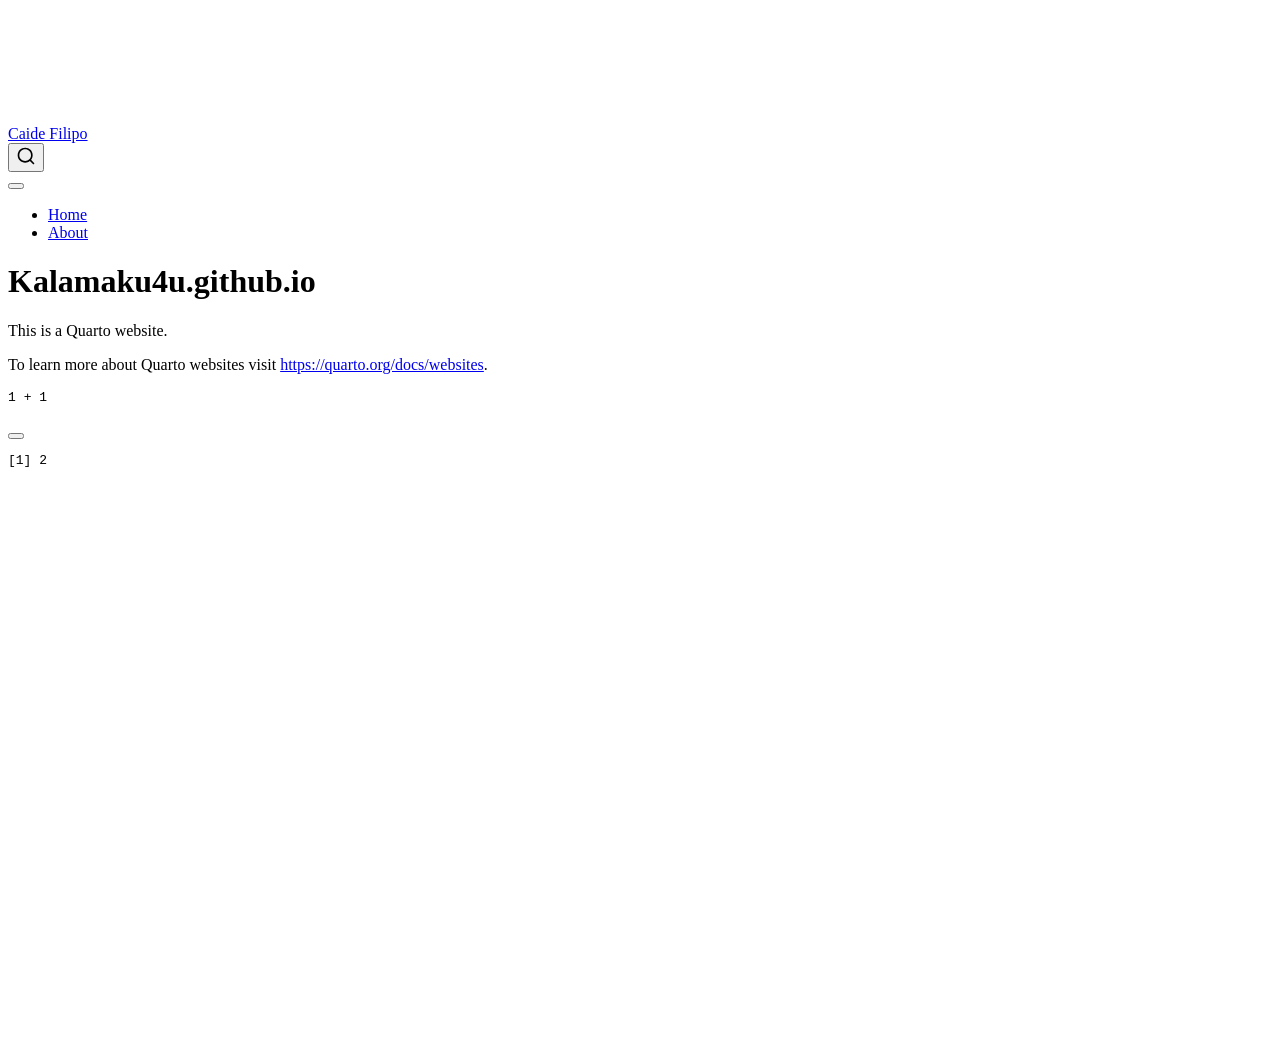
==== docs/index.html @ b0f58761 "Initial commit" ====
<!DOCTYPE html>
<html xmlns="http://www.w3.org/1999/xhtml" lang="en" xml:lang="en"><head>

<meta charset="utf-8">
<meta name="generator" content="quarto-1.9.38">

<meta name="viewport" content="width=device-width, initial-scale=1.0, user-scalable=yes">


<title>Kalamaku4u.github.io – Caide Filipo</title>
<style>
/* Default styles provided by pandoc.
** See https://pandoc.org/MANUAL.html#variables-for-html for config info.
*/
code{white-space: pre-wrap;}
span.smallcaps{font-variant: small-caps;}
div.columns{display: flex; gap: min(4vw, 1.5em);}
div.column{flex: auto; overflow-x: auto;}
div.hanging-indent{margin-left: 1.5em; text-indent: -1.5em;}
ul.task-list{list-style: none;}
ul.task-list li input[type="checkbox"] {
  width: 0.8em;
  margin: 0 0.8em 0.2em -1em; /* quarto-specific, see https://github.com/quarto-dev/quarto-cli/issues/4556 */ 
  vertical-align: middle;
}
/* CSS for syntax highlighting */
html { -webkit-text-size-adjust: 100%; }
pre > code.sourceCode { white-space: pre; position: relative; }
pre > code.sourceCode > span { display: inline-block; line-height: 1.25; }
pre > code.sourceCode > span:empty { height: 1.2em; }
.sourceCode { overflow: visible; }
code.sourceCode > span { color: inherit; text-decoration: inherit; }
div.sourceCode { margin: 1em 0; }
pre.sourceCode { margin: 0; }
@media screen {
div.sourceCode { overflow: auto; }
}
@media print {
pre > code.sourceCode { white-space: pre-wrap; }
pre > code.sourceCode > span { text-indent: -5em; padding-left: 5em; }
}
pre.numberSource code
  { counter-reset: source-line 0; }
pre.numberSource code > span
  { position: relative; left: -4em; counter-increment: source-line; }
pre.numberSource code > span > a:first-child::before
  { content: counter(source-line);
    position: relative; left: -1em; text-align: right; vertical-align: baseline;
    border: none; display: inline-block;
    -webkit-touch-callout: none; -webkit-user-select: none;
    -khtml-user-select: none; -moz-user-select: none;
    -ms-user-select: none; user-select: none;
    padding: 0 4px; width: 4em;
  }
pre.numberSource { margin-left: 3em;  padding-left: 4px; }
div.sourceCode
  {   }
@media screen {
pre > code.sourceCode > span > a:first-child::before { text-decoration: underline; }
}
</style>


<script src="site_libs/quarto-nav/quarto-nav.js"></script>
<script src="site_libs/quarto-nav/headroom.min.js"></script>
<script src="site_libs/clipboard/clipboard.min.js"></script>
<script src="site_libs/quarto-search/autocomplete.umd.js"></script>
<script src="site_libs/quarto-search/fuse.min.js"></script>
<script src="site_libs/quarto-search/quarto-search.js"></script>
<meta name="quarto:offset" content="./">
<script src="site_libs/quarto-html/quarto.js" type="module"></script>
<script src="site_libs/quarto-html/tabsets/tabsets.js" type="module"></script>
<script src="site_libs/quarto-html/popper.min.js"></script>
<script src="site_libs/quarto-html/tippy.umd.min.js"></script>
<script src="site_libs/quarto-html/anchor.min.js"></script>
<link href="site_libs/quarto-html/tippy.css" rel="stylesheet">
<link href="site_libs/quarto-html/quarto-syntax-highlighting-15634bcf2e68342d4ad2dfa704d543f6.css" rel="stylesheet" id="quarto-text-highlighting-styles">
<script src="site_libs/bootstrap/bootstrap.min.js"></script>
<link href="site_libs/bootstrap/bootstrap-icons.css" rel="stylesheet">
<link href="site_libs/bootstrap/bootstrap-158031087360bce0ff56dc785ce39e06.min.css" rel="stylesheet" append-hash="true" id="quarto-bootstrap" data-mode="light">
<script id="quarto-search-options" type="application/json">{
  "location": "navbar",
  "copy-button": false,
  "collapse-after": 3,
  "panel-placement": "end",
  "type": "overlay",
  "limit": 50,
  "keyboard-shortcut": [
    "f",
    "/",
    "s"
  ],
  "show-item-context": false,
  "language": {
    "search-no-results-text": "No results",
    "search-matching-documents-text": "matching documents",
    "search-copy-link-title": "Copy link to search",
    "search-hide-matches-text": "Hide additional matches",
    "search-more-match-text": "more match in this document",
    "search-more-matches-text": "more matches in this document",
    "search-clear-button-title": "Clear",
    "search-text-placeholder": "",
    "search-detached-cancel-button-title": "Cancel",
    "search-submit-button-title": "Submit",
    "search-label": "Search"
  }
}</script>


<link rel="stylesheet" href="styles.css">
</head>

<body class="nav-fixed quarto-light">

<div id="quarto-search-results"></div>
  <header id="quarto-header" class="headroom fixed-top">
    <nav class="navbar navbar-expand-lg " data-bs-theme="dark">
      <div class="navbar-container container-fluid">
      <div class="navbar-brand-container mx-auto">
    <a class="navbar-brand" href="./index.html">
    <span class="navbar-title">Caide Filipo</span>
    </a>
  </div>
            <div id="quarto-search" class="" title="Search"></div>
          <button class="navbar-toggler" type="button" data-bs-toggle="collapse" data-bs-target="#navbarCollapse" aria-controls="navbarCollapse" role="menu" aria-expanded="false" aria-label="Toggle navigation" onclick="if (window.quartoToggleHeadroom) { window.quartoToggleHeadroom(); }">
  <span class="navbar-toggler-icon"></span>
</button>
          <div class="collapse navbar-collapse" id="navbarCollapse">
            <ul class="navbar-nav navbar-nav-scroll me-auto">
  <li class="nav-item">
    <a class="nav-link active" href="./index.html" aria-current="page"> 
<span class="menu-text">Home</span></a>
  </li>  
  <li class="nav-item">
    <a class="nav-link" href="./about.html"> 
<span class="menu-text">About</span></a>
  </li>  
</ul>
          </div> <!-- /navcollapse -->
            <div class="quarto-navbar-tools">
</div>
      </div> <!-- /container-fluid -->
    </nav>
</header>
<!-- content -->
<div id="quarto-content" class="quarto-container page-columns page-rows-contents page-layout-article page-navbar">
<!-- sidebar -->
<!-- margin-sidebar -->
    <div id="quarto-margin-sidebar" class="sidebar margin-sidebar zindex-bottom">
        
    </div>
<!-- main -->
<main class="content" id="quarto-document-content">

<header id="title-block-header" class="quarto-title-block default">
<div class="quarto-title">
<h1 class="title">Kalamaku4u.github.io</h1>
</div>



<div class="quarto-title-meta">

    
  
    
  </div>
  


</header>


<p>This is a Quarto website.</p>
<p>To learn more about Quarto websites visit <a href="https://quarto.org/docs/websites" class="uri">https://quarto.org/docs/websites</a>.</p>
<div class="cell">
<div class="code-copy-outer-scaffold"><div class="sourceCode cell-code" id="cb1"><pre class="sourceCode r code-with-copy"><code class="sourceCode r"><span id="cb1-1"><a href="#cb1-1" aria-hidden="true" tabindex="-1"></a><span class="dv">1</span> <span class="sc">+</span> <span class="dv">1</span></span></code></pre></div><button title="Copy to Clipboard" class="code-copy-button"><i class="bi"></i></button></div>
<div class="cell-output cell-output-stdout">
<pre><code>[1] 2</code></pre>
</div>
</div>



</main> <!-- /main -->
<script id="quarto-html-after-body" type="application/javascript">
  window.document.addEventListener("DOMContentLoaded", function (event) {
    const icon = "";
    const anchorJS = new window.AnchorJS();
    anchorJS.options = {
      placement: 'right',
      icon: icon
    };
    anchorJS.add('.anchored');
    const isCodeAnnotation = (el) => {
      for (const clz of el.classList) {
        if (clz.startsWith('code-annotation-')) {                     
          return true;
        }
      }
      return false;
    }
    const onCopySuccess = function(e) {
      // button target
      const button = e.trigger;
      // don't keep focus
      button.blur();
      // flash "checked"
      button.classList.add('code-copy-button-checked');
      var currentTitle = button.getAttribute("title");
      button.setAttribute("title", "Copied!");
      let tooltip;
      if (window.bootstrap) {
        button.setAttribute("data-bs-toggle", "tooltip");
        button.setAttribute("data-bs-placement", "left");
        button.setAttribute("data-bs-title", "Copied!");
        tooltip = new bootstrap.Tooltip(button, 
          { trigger: "manual", 
            customClass: "code-copy-button-tooltip",
            offset: [0, -8]});
        tooltip.show();    
      }
      setTimeout(function() {
        if (tooltip) {
          tooltip.hide();
          button.removeAttribute("data-bs-title");
          button.removeAttribute("data-bs-toggle");
          button.removeAttribute("data-bs-placement");
        }
        button.setAttribute("title", currentTitle);
        button.classList.remove('code-copy-button-checked');
      }, 1000);
      // clear code selection
      e.clearSelection();
    }
    const getTextToCopy = function(trigger) {
      const outerScaffold = trigger.parentElement.cloneNode(true);
      const codeEl = outerScaffold.querySelector('code');
      for (const childEl of codeEl.children) {
        if (isCodeAnnotation(childEl)) {
          childEl.remove();
        }
      }
      return codeEl.innerText;
    }
    const clipboard = new window.ClipboardJS('.code-copy-button:not([data-in-quarto-modal])', {
      text: getTextToCopy
    });
    clipboard.on('success', onCopySuccess);
    if (window.document.getElementById('quarto-embedded-source-code-modal')) {
      const clipboardModal = new window.ClipboardJS('.code-copy-button[data-in-quarto-modal]', {
        text: getTextToCopy,
        container: window.document.getElementById('quarto-embedded-source-code-modal')
      });
      clipboardModal.on('success', onCopySuccess);
    }
      var localhostRegex = new RegExp(/^(?:http|https):\/\/localhost\:?[0-9]*\//);
      var mailtoRegex = new RegExp(/^mailto:/);
        var filterRegex = new RegExp('/' + window.location.host + '/');
      var isInternal = (href) => {
          return filterRegex.test(href) || localhostRegex.test(href) || mailtoRegex.test(href);
      }
      // Inspect non-navigation links and adorn them if external
     var links = window.document.querySelectorAll('a[href]:not(.nav-link):not(.navbar-brand):not(.toc-action):not(.sidebar-link):not(.sidebar-item-toggle):not(.pagination-link):not(.no-external):not([aria-hidden]):not(.dropdown-item):not(.quarto-navigation-tool):not(.about-link)');
      for (var i=0; i<links.length; i++) {
        const link = links[i];
        if (!isInternal(link.href)) {
          // undo the damage that might have been done by quarto-nav.js in the case of
          // links that we want to consider external
          if (link.dataset.originalHref !== undefined) {
            link.href = link.dataset.originalHref;
          }
        }
      }
    function tippyHover(el, contentFn, onTriggerFn, onUntriggerFn) {
      const config = {
        allowHTML: true,
        maxWidth: 500,
        delay: 100,
        arrow: false,
        appendTo: function(el) {
            return el.parentElement;
        },
        interactive: true,
        interactiveBorder: 10,
        theme: 'quarto',
        placement: 'bottom-start',
      };
      if (contentFn) {
        config.content = contentFn;
      }
      if (onTriggerFn) {
        config.onTrigger = onTriggerFn;
      }
      if (onUntriggerFn) {
        config.onUntrigger = onUntriggerFn;
      }
      window.tippy(el, config); 
    }
    const noterefs = window.document.querySelectorAll('a[role="doc-noteref"]');
    for (var i=0; i<noterefs.length; i++) {
      const ref = noterefs[i];
      tippyHover(ref, function() {
        // use id or data attribute instead here
        let href = ref.getAttribute('data-footnote-href') || ref.getAttribute('href');
        try { href = new URL(href).hash; } catch {}
        const id = href.replace(/^#\/?/, "");
        const note = window.document.getElementById(id);
        if (note) {
          return note.innerHTML;
        } else {
          return "";
        }
      });
    }
    const xrefs = window.document.querySelectorAll('a.quarto-xref');
    const processXRef = (id, note) => {
      // Strip column container classes
      const stripColumnClz = (el) => {
        el.classList.remove("page-full", "page-columns");
        if (el.children) {
          for (const child of el.children) {
            stripColumnClz(child);
          }
        }
      }
      stripColumnClz(note)
      if (id === null || id.startsWith('sec-')) {
        // Special case sections, only their first couple elements
        const container = document.createElement("div");
        if (note.children && note.children.length > 2) {
          container.appendChild(note.children[0].cloneNode(true));
          for (let i = 1; i < note.children.length; i++) {
            const child = note.children[i];
            if (child.tagName === "P" && child.innerText === "") {
              continue;
            } else {
              container.appendChild(child.cloneNode(true));
              break;
            }
          }
          if (window.Quarto?.typesetMath) {
            window.Quarto.typesetMath(container);
          }
          return container.innerHTML
        } else {
          if (window.Quarto?.typesetMath) {
            window.Quarto.typesetMath(note);
          }
          return note.innerHTML;
        }
      } else {
        // Remove any anchor links if they are present
        const anchorLink = note.querySelector('a.anchorjs-link');
        if (anchorLink) {
          anchorLink.remove();
        }
        if (window.Quarto?.typesetMath) {
          window.Quarto.typesetMath(note);
        }
        if (note.classList.contains("callout")) {
          return note.outerHTML;
        } else {
          return note.innerHTML;
        }
      }
    }
    for (var i=0; i<xrefs.length; i++) {
      const xref = xrefs[i];
      tippyHover(xref, undefined, function(instance) {
        instance.disable();
        let url = xref.getAttribute('href');
        let hash = undefined; 
        if (url.startsWith('#')) {
          hash = url;
        } else {
          try { hash = new URL(url).hash; } catch {}
        }
        if (hash) {
          const id = hash.replace(/^#\/?/, "");
          const note = window.document.getElementById(id);
          if (note !== null) {
            try {
              const html = processXRef(id, note.cloneNode(true));
              instance.setContent(html);
            } finally {
              instance.enable();
              instance.show();
            }
          } else {
            // See if we can fetch this
            fetch(url.split('#')[0])
            .then(res => res.text())
            .then(html => {
              const parser = new DOMParser();
              const htmlDoc = parser.parseFromString(html, "text/html");
              const note = htmlDoc.getElementById(id);
              if (note !== null) {
                const html = processXRef(id, note);
                instance.setContent(html);
              } 
            }).finally(() => {
              instance.enable();
              instance.show();
            });
          }
        } else {
          // See if we can fetch a full url (with no hash to target)
          // This is a special case and we should probably do some content thinning / targeting
          fetch(url)
          .then(res => res.text())
          .then(html => {
            const parser = new DOMParser();
            const htmlDoc = parser.parseFromString(html, "text/html");
            const note = htmlDoc.querySelector('main.content');
            if (note !== null) {
              // This should only happen for chapter cross references
              // (since there is no id in the URL)
              // remove the first header
              if (note.children.length > 0 && note.children[0].tagName === "HEADER") {
                note.children[0].remove();
              }
              const html = processXRef(null, note);
              instance.setContent(html);
            } 
          }).finally(() => {
            instance.enable();
            instance.show();
          });
        }
      }, function(instance) {
      });
    }
        let selectedAnnoteEl;
        const selectorForAnnotation = ( cell, annotation) => {
          let cellAttr = 'data-code-cell="' + cell + '"';
          let lineAttr = 'data-code-annotation="' +  annotation + '"';
          const selector = 'span[' + cellAttr + '][' + lineAttr + ']';
          return selector;
        }
        const selectCodeLines = (annoteEl) => {
          const doc = window.document;
          const targetCell = annoteEl.getAttribute("data-target-cell");
          const targetAnnotation = annoteEl.getAttribute("data-target-annotation");
          const annoteSpan = window.document.querySelector(selectorForAnnotation(targetCell, targetAnnotation));
          const lines = annoteSpan.getAttribute("data-code-lines").split(",");
          const lineIds = lines.map((line) => {
            return targetCell + "-" + line;
          })
          let top = null;
          let height = null;
          let parent = null;
          if (lineIds.length > 0) {
              //compute the position of the single el (top and bottom and make a div)
              const el = window.document.getElementById(lineIds[0]);
              top = el.offsetTop;
              height = el.offsetHeight;
              parent = el.parentElement.parentElement;
            if (lineIds.length > 1) {
              const lastEl = window.document.getElementById(lineIds[lineIds.length - 1]);
              const bottom = lastEl.offsetTop + lastEl.offsetHeight;
              height = bottom - top;
            }
            if (top !== null && height !== null && parent !== null) {
              // cook up a div (if necessary) and position it 
              let div = window.document.getElementById("code-annotation-line-highlight");
              if (div === null) {
                div = window.document.createElement("div");
                div.setAttribute("id", "code-annotation-line-highlight");
                div.style.position = 'absolute';
                parent.appendChild(div);
              }
              div.style.top = top - 2 + "px";
              div.style.height = height + 4 + "px";
              div.style.left = 0;
              let gutterDiv = window.document.getElementById("code-annotation-line-highlight-gutter");
              if (gutterDiv === null) {
                gutterDiv = window.document.createElement("div");
                gutterDiv.setAttribute("id", "code-annotation-line-highlight-gutter");
                gutterDiv.style.position = 'absolute';
                const codeCell = window.document.getElementById(targetCell);
                const gutter = codeCell.querySelector('.code-annotation-gutter');
                gutter.appendChild(gutterDiv);
              }
              gutterDiv.style.top = top - 2 + "px";
              gutterDiv.style.height = height + 4 + "px";
            }
            selectedAnnoteEl = annoteEl;
          }
        };
        const unselectCodeLines = () => {
          const elementsIds = ["code-annotation-line-highlight", "code-annotation-line-highlight-gutter"];
          elementsIds.forEach((elId) => {
            const div = window.document.getElementById(elId);
            if (div) {
              div.remove();
            }
          });
          selectedAnnoteEl = undefined;
        };
          // Handle positioning of the toggle
      window.addEventListener(
        "resize",
        throttle(() => {
          elRect = undefined;
          if (selectedAnnoteEl) {
            selectCodeLines(selectedAnnoteEl);
          }
        }, 10)
      );
      function throttle(fn, ms) {
      let throttle = false;
      let timer;
        return (...args) => {
          if(!throttle) { // first call gets through
              fn.apply(this, args);
              throttle = true;
          } else { // all the others get throttled
              if(timer) clearTimeout(timer); // cancel #2
              timer = setTimeout(() => {
                fn.apply(this, args);
                timer = throttle = false;
              }, ms);
          }
        };
      }
        // Attach click handler to the DT
        const annoteDls = window.document.querySelectorAll('dt[data-target-cell]');
        for (const annoteDlNode of annoteDls) {
          annoteDlNode.addEventListener('click', (event) => {
            const clickedEl = event.target;
            if (clickedEl !== selectedAnnoteEl) {
              unselectCodeLines();
              const activeEl = window.document.querySelector('dt[data-target-cell].code-annotation-active');
              if (activeEl) {
                activeEl.classList.remove('code-annotation-active');
              }
              selectCodeLines(clickedEl);
              clickedEl.classList.add('code-annotation-active');
            } else {
              // Unselect the line
              unselectCodeLines();
              clickedEl.classList.remove('code-annotation-active');
            }
          });
        }
    const findCites = (el) => {
      const parentEl = el.parentElement;
      if (parentEl) {
        const cites = parentEl.dataset.cites;
        if (cites) {
          return {
            el,
            cites: cites.split(' ')
          };
        } else {
          return findCites(el.parentElement)
        }
      } else {
        return undefined;
      }
    };
    var bibliorefs = window.document.querySelectorAll('a[role="doc-biblioref"]');
    for (var i=0; i<bibliorefs.length; i++) {
      const ref = bibliorefs[i];
      const citeInfo = findCites(ref);
      if (citeInfo) {
        tippyHover(citeInfo.el, function() {
          var popup = window.document.createElement('div');
          citeInfo.cites.forEach(function(cite) {
            var citeDiv = window.document.createElement('div');
            citeDiv.classList.add('hanging-indent');
            citeDiv.classList.add('csl-entry');
            var biblioDiv = window.document.getElementById('ref-' + cite);
            if (biblioDiv) {
              citeDiv.innerHTML = biblioDiv.innerHTML;
            }
            popup.appendChild(citeDiv);
          });
          return popup.innerHTML;
        });
      }
    }
  });
  </script>
</div> <!-- /content -->




</body></html>
---- docs/site_libs/quarto-html/tippy.css ----
.tippy-box[data-animation=fade][data-state=hidden]{opacity:0}[data-tippy-root]{max-width:calc(100vw - 10px)}.tippy-box{position:relative;background-color:#333;color:#fff;border-radius:4px;font-size:14px;line-height:1.4;white-space:normal;outline:0;transition-property:transform,visibility,opacity}.tippy-box[data-placement^=top]>.tippy-arrow{bottom:0}.tippy-box[data-placement^=top]>.tippy-arrow:before{bottom:-7px;left:0;border-width:8px 8px 0;border-top-color:initial;transform-origin:center top}.tippy-box[data-placement^=bottom]>.tippy-arrow{top:0}.tippy-box[data-placement^=bottom]>.tippy-arrow:before{top:-7px;left:0;border-width:0 8px 8px;border-bottom-color:initial;transform-origin:center bottom}.tippy-box[data-placement^=left]>.tippy-arrow{right:0}.tippy-box[data-placement^=left]>.tippy-arrow:before{border-width:8px 0 8px 8px;border-left-color:initial;right:-7px;transform-origin:center left}.tippy-box[data-placement^=right]>.tippy-arrow{left:0}.tippy-box[data-placement^=right]>.tippy-arrow:before{left:-7px;border-width:8px 8px 8px 0;border-right-color:initial;transform-origin:center right}.tippy-box[data-inertia][data-state=visible]{transition-timing-function:cubic-bezier(.54,1.5,.38,1.11)}.tippy-arrow{width:16px;height:16px;color:#333}.tippy-arrow:before{content:"";position:absolute;border-color:transparent;border-style:solid}.tippy-content{position:relative;padding:5px 9px;z-index:1}
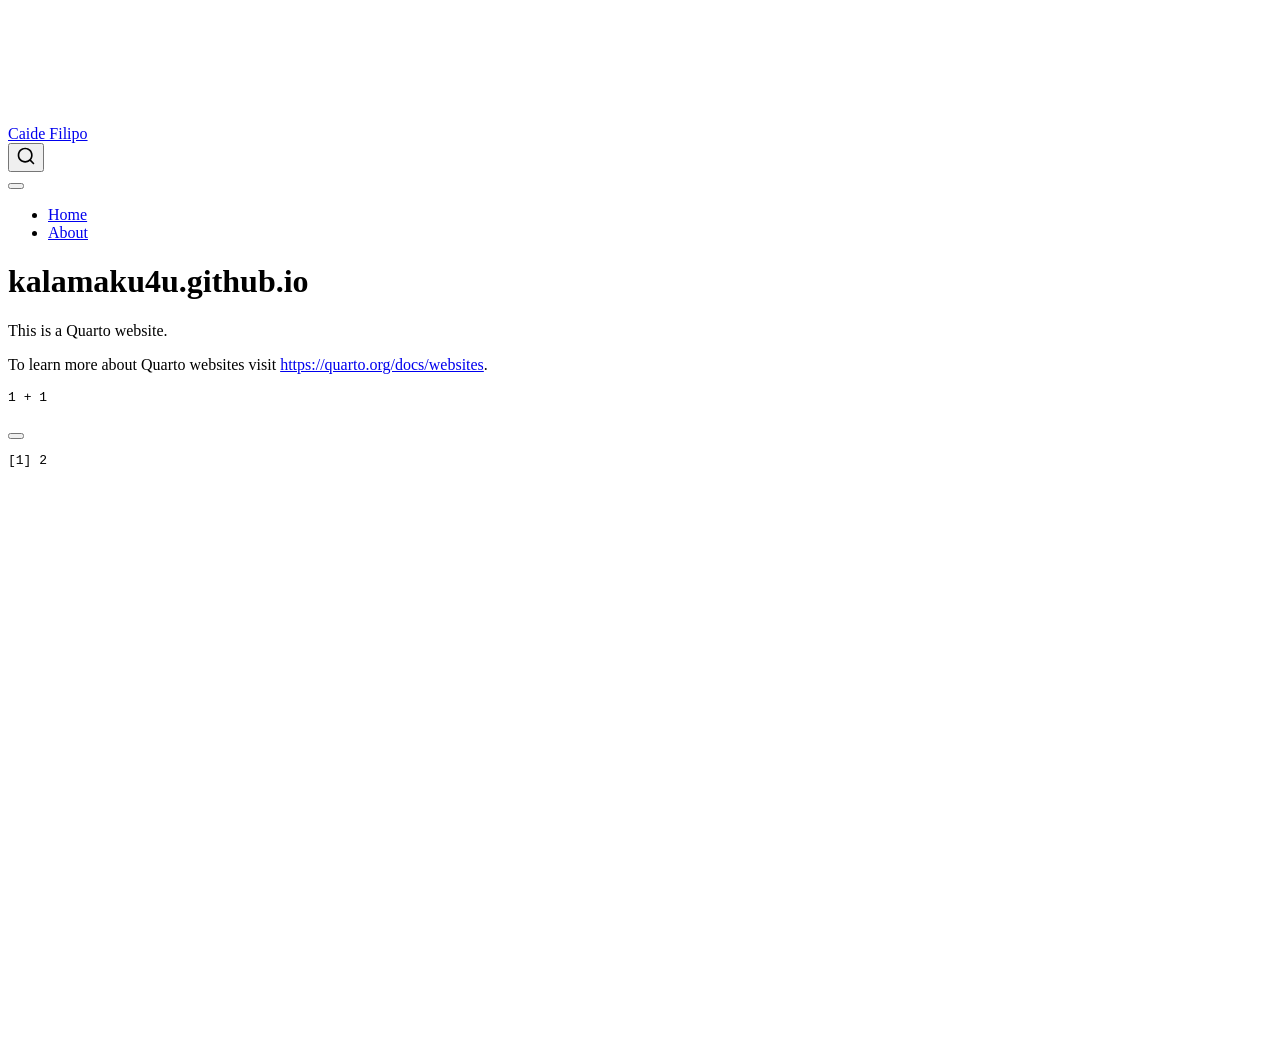
==== commit d81e46cc: "test" ====
--- a/docs/index.html
+++ b/docs/index.html
@@ -7,7 +7,7 @@
 <meta name="viewport" content="width=device-width, initial-scale=1.0, user-scalable=yes">
 
 
-<title>Kalamaku4u.github.io – Caide Filipo</title>
+<title>kalamaku4u.github.io – Caide Filipo</title>
 <style>
 /* Default styles provided by pandoc.
 ** See https://pandoc.org/MANUAL.html#variables-for-html for config info.
@@ -72,7 +72,6 @@
 <script src="site_libs/quarto-html/tabsets/tabsets.js" type="module"></script>
 <script src="site_libs/quarto-html/popper.min.js"></script>
 <script src="site_libs/quarto-html/tippy.umd.min.js"></script>
-<script src="site_libs/quarto-html/anchor.min.js"></script>
 <link href="site_libs/quarto-html/tippy.css" rel="stylesheet">
 <link href="site_libs/quarto-html/quarto-syntax-highlighting-15634bcf2e68342d4ad2dfa704d543f6.css" rel="stylesheet" id="quarto-text-highlighting-styles">
 <script src="site_libs/bootstrap/bootstrap.min.js"></script>
@@ -110,7 +109,7 @@
 <link rel="stylesheet" href="styles.css">
 </head>
 
-<body class="nav-fixed quarto-light">
+<body class="nav-fixed fullcontent quarto-light">
 
 <div id="quarto-search-results"></div>
   <header id="quarto-header" class="headroom fixed-top">
@@ -146,31 +145,18 @@
 <div id="quarto-content" class="quarto-container page-columns page-rows-contents page-layout-article page-navbar">
 <!-- sidebar -->
 <!-- margin-sidebar -->
-    <div id="quarto-margin-sidebar" class="sidebar margin-sidebar zindex-bottom">
-        
-    </div>
+    
 <!-- main -->
-<main class="content" id="quarto-document-content">
-
-<header id="title-block-header" class="quarto-title-block default">
+<div class="quarto-about-broadside column-page">
+  <div class="about-main">
+    <div class="about-entity" style="background-image: url('media/beach.jpeg')"></div>
+    <div class="about-contents"><header id="title-block-header" class="quarto-title-block default">
 <div class="quarto-title">
-<h1 class="title">Kalamaku4u.github.io</h1>
+<h1 class="title">kalamaku4u.github.io</h1>
 </div>
-
-
-
 <div class="quarto-title-meta">
-
-    
-  
-    
   </div>
-  
-
-
-</header>
-
-
+</header><main class="content" id="quarto-document-content">
 <p>This is a Quarto website.</p>
 <p>To learn more about Quarto websites visit <a href="https://quarto.org/docs/websites" class="uri">https://quarto.org/docs/websites</a>.</p>
 <div class="cell">
@@ -181,17 +167,12 @@
 </div>
 
 
-
-</main> <!-- /main -->
+</main></div>
+  </div>
+</div>
+ <!-- /main -->
 <script id="quarto-html-after-body" type="application/javascript">
   window.document.addEventListener("DOMContentLoaded", function (event) {
-    const icon = "";
-    const anchorJS = new window.AnchorJS();
-    anchorJS.options = {
-      placement: 'right',
-      icon: icon
-    };
-    anchorJS.add('.anchored');
     const isCodeAnnotation = (el) => {
       for (const clz of el.classList) {
         if (clz.startsWith('code-annotation-')) {                     
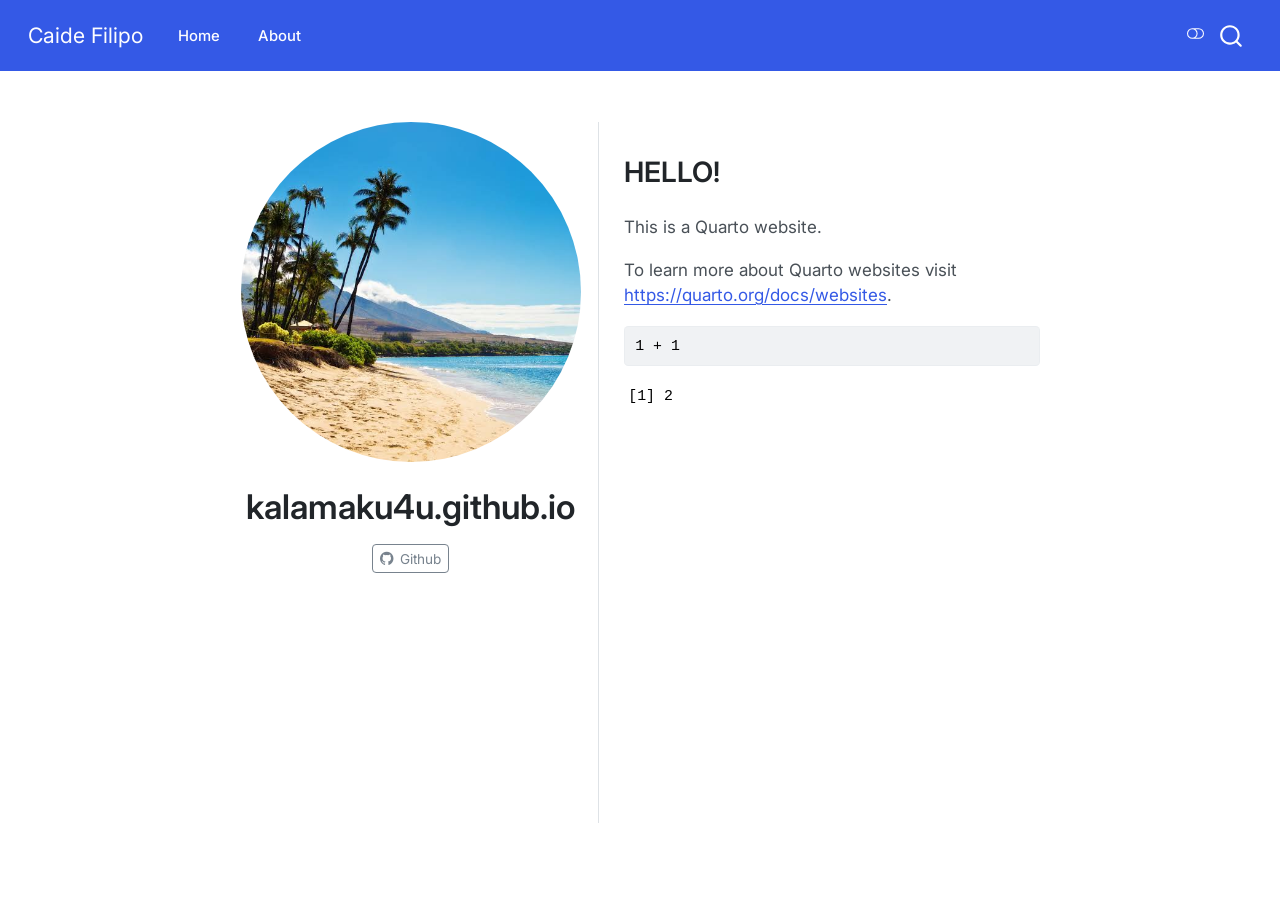
==== commit b877db78: "waha" ====
--- a/docs/index.html
+++ b/docs/index.html
@@ -73,10 +73,14 @@
 <script src="site_libs/quarto-html/popper.min.js"></script>
 <script src="site_libs/quarto-html/tippy.umd.min.js"></script>
 <link href="site_libs/quarto-html/tippy.css" rel="stylesheet">
-<link href="site_libs/quarto-html/quarto-syntax-highlighting-15634bcf2e68342d4ad2dfa704d543f6.css" rel="stylesheet" id="quarto-text-highlighting-styles">
+<link href="site_libs/quarto-html/quarto-syntax-highlighting-15634bcf2e68342d4ad2dfa704d543f6.css" rel="stylesheet" class="quarto-color-scheme" id="quarto-text-highlighting-styles">
+<link href="site_libs/quarto-html/quarto-syntax-highlighting-dark-0a6b7249c26820e032cb0bd839ff02b1.css" rel="stylesheet" class="quarto-color-scheme quarto-color-alternate" id="quarto-text-highlighting-styles">
+<link href="site_libs/quarto-html/quarto-syntax-highlighting-15634bcf2e68342d4ad2dfa704d543f6.css" rel="stylesheet" class="quarto-color-scheme-extra" id="quarto-text-highlighting-styles">
 <script src="site_libs/bootstrap/bootstrap.min.js"></script>
 <link href="site_libs/bootstrap/bootstrap-icons.css" rel="stylesheet">
-<link href="site_libs/bootstrap/bootstrap-158031087360bce0ff56dc785ce39e06.min.css" rel="stylesheet" append-hash="true" id="quarto-bootstrap" data-mode="light">
+<link href="site_libs/bootstrap/bootstrap-1c2b39b91d62c1bd2d977d21438fc985.min.css" rel="stylesheet" append-hash="true" class="quarto-color-scheme" id="quarto-bootstrap" data-mode="light">
+<link href="site_libs/bootstrap/bootstrap-dark-4d72738a521f03bda770c6fbcc444206.min.css" rel="stylesheet" append-hash="true" class="quarto-color-scheme quarto-color-alternate" id="quarto-bootstrap" data-mode="dark">
+<link href="site_libs/bootstrap/bootstrap-1c2b39b91d62c1bd2d977d21438fc985.min.css" rel="stylesheet" append-hash="true" class="quarto-color-scheme-extra" id="quarto-bootstrap" data-mode="light">
 <script id="quarto-search-options" type="application/json">{
   "location": "navbar",
   "copy-button": false,
@@ -109,7 +113,169 @@
 <link rel="stylesheet" href="styles.css">
 </head>
 
-<body class="nav-fixed fullcontent quarto-light">
+<body class="nav-fixed fullcontent quarto-light"><script id="quarto-html-before-body" type="application/javascript">
+    const toggleBodyColorMode = (bsSheetEl) => {
+      const mode = bsSheetEl.getAttribute("data-mode");
+      const bodyEl = window.document.querySelector("body");
+      if (mode === "dark") {
+        bodyEl.classList.add("quarto-dark");
+        bodyEl.classList.remove("quarto-light");
+      } else {
+        bodyEl.classList.add("quarto-light");
+        bodyEl.classList.remove("quarto-dark");
+      }
+    }
+    const toggleBodyColorPrimary = () => {
+      const bsSheetEl = window.document.querySelector("link#quarto-bootstrap:not([rel=disabled-stylesheet])");
+      if (bsSheetEl) {
+        toggleBodyColorMode(bsSheetEl);
+      }
+    }
+    const setColorSchemeToggle = (alternate) => {
+      const toggles = window.document.querySelectorAll('.quarto-color-scheme-toggle');
+      for (let i=0; i < toggles.length; i++) {
+        const toggle = toggles[i];
+        if (toggle) {
+          if (alternate) {
+            toggle.classList.add("alternate");
+          } else {
+            toggle.classList.remove("alternate");
+          }
+        }
+      }
+    };
+    const toggleColorMode = (alternate) => {
+      // Switch the stylesheets
+      const primaryStylesheets = window.document.querySelectorAll('link.quarto-color-scheme:not(.quarto-color-alternate)');
+      const alternateStylesheets = window.document.querySelectorAll('link.quarto-color-scheme.quarto-color-alternate');
+      manageTransitions('#quarto-margin-sidebar .nav-link', false);
+      if (alternate) {
+        // note: dark is layered on light, we don't disable primary!
+        enableStylesheet(alternateStylesheets);
+        for (const sheetNode of alternateStylesheets) {
+          if (sheetNode.id === "quarto-bootstrap") {
+            toggleBodyColorMode(sheetNode);
+          }
+        }
+      } else {
+        disableStylesheet(alternateStylesheets);
+        enableStylesheet(primaryStylesheets)
+        toggleBodyColorPrimary();
+      }
+      manageTransitions('#quarto-margin-sidebar .nav-link', true);
+      // Switch the toggles
+      setColorSchemeToggle(alternate)
+      // Hack to workaround the fact that safari doesn't
+      // properly recolor the scrollbar when toggling (#1455)
+      if (navigator.userAgent.indexOf('Safari') > 0 && navigator.userAgent.indexOf('Chrome') == -1) {
+        manageTransitions("body", false);
+        window.scrollTo(0, 1);
+        setTimeout(() => {
+          window.scrollTo(0, 0);
+          manageTransitions("body", true);
+        }, 40);
+      }
+    }
+    const disableStylesheet = (stylesheets) => {
+      for (let i=0; i < stylesheets.length; i++) {
+        const stylesheet = stylesheets[i];
+        stylesheet.rel = 'disabled-stylesheet';
+      }
+    }
+    const enableStylesheet = (stylesheets) => {
+      for (let i=0; i < stylesheets.length; i++) {
+        const stylesheet = stylesheets[i];
+        if(stylesheet.rel !== 'stylesheet') { // for Chrome, which will still FOUC without this check
+          stylesheet.rel = 'stylesheet';
+        }
+      }
+    }
+    const manageTransitions = (selector, allowTransitions) => {
+      const els = window.document.querySelectorAll(selector);
+      for (let i=0; i < els.length; i++) {
+        const el = els[i];
+        if (allowTransitions) {
+          el.classList.remove('notransition');
+        } else {
+          el.classList.add('notransition');
+        }
+      }
+    }
+    const isFileUrl = () => {
+      return window.location.protocol === 'file:';
+    }
+    const hasAlternateSentinel = () => {
+      let styleSentinel = getColorSchemeSentinel();
+      if (styleSentinel !== null) {
+        return styleSentinel === "alternate";
+      } else {
+        return false;
+      }
+    }
+    const setStyleSentinel = (alternate) => {
+      const value = alternate ? "alternate" : "default";
+      if (!isFileUrl()) {
+        window.localStorage.setItem("quarto-color-scheme", value);
+      } else {
+        localAlternateSentinel = value;
+      }
+    }
+    const getColorSchemeSentinel = () => {
+      if (!isFileUrl()) {
+        const storageValue = window.localStorage.getItem("quarto-color-scheme");
+        return storageValue != null ? storageValue : localAlternateSentinel;
+      } else {
+        return localAlternateSentinel;
+      }
+    }
+    const toggleGiscusIfUsed = (isAlternate, darkModeDefault) => {
+      const baseTheme = document.querySelector('#giscus-base-theme')?.value ?? 'light';
+      const alternateTheme = document.querySelector('#giscus-alt-theme')?.value ?? 'dark';
+      let newTheme = '';
+      if(authorPrefersDark) {
+        newTheme = isAlternate ? baseTheme : alternateTheme;
+      } else {
+        newTheme = isAlternate ? alternateTheme : baseTheme;
+      }
+      const changeGiscusTheme = () => {
+        // From: https://github.com/giscus/giscus/issues/336
+        const sendMessage = (message) => {
+          const iframe = document.querySelector('iframe.giscus-frame');
+          if (!iframe) return;
+          iframe.contentWindow.postMessage({ giscus: message }, 'https://giscus.app');
+        }
+        sendMessage({
+          setConfig: {
+            theme: newTheme
+          }
+        });
+      }
+      const isGiscussLoaded = window.document.querySelector('iframe.giscus-frame') !== null;
+      if (isGiscussLoaded) {
+        changeGiscusTheme();
+      }
+    };
+    const authorPrefersDark = false;
+    const darkModeDefault = authorPrefersDark;
+      document.querySelector('link#quarto-text-highlighting-styles.quarto-color-scheme-extra').rel = 'disabled-stylesheet';
+      document.querySelector('link#quarto-bootstrap.quarto-color-scheme-extra').rel = 'disabled-stylesheet';
+    let localAlternateSentinel = darkModeDefault ? 'alternate' : 'default';
+    // Dark / light mode switch
+    window.quartoToggleColorScheme = () => {
+      // Read the current dark / light value
+      let toAlternate = !hasAlternateSentinel();
+      toggleColorMode(toAlternate);
+      setStyleSentinel(toAlternate);
+      toggleGiscusIfUsed(toAlternate, darkModeDefault);
+      window.dispatchEvent(new Event('resize'));
+    };
+    // Switch to dark mode if need be
+    if (hasAlternateSentinel()) {
+      toggleColorMode(true);
+    } else {
+      toggleColorMode(false);
+    }
+  </script>
 
 <div id="quarto-search-results"></div>
   <header id="quarto-header" class="headroom fixed-top">
@@ -137,6 +303,7 @@
 </ul>
           </div> <!-- /navcollapse -->
             <div class="quarto-navbar-tools">
+  <a href="" class="quarto-color-scheme-toggle quarto-navigation-tool  px-1" onclick="window.quartoToggleColorScheme(); return false;" title="Toggle dark mode"><i class="bi"></i></a>
 </div>
       </div> <!-- /container-fluid -->
     </nav>
@@ -147,16 +314,29 @@
 <!-- margin-sidebar -->
     
 <!-- main -->
-<div class="quarto-about-broadside column-page">
-  <div class="about-main">
-    <div class="about-entity" style="background-image: url('media/beach.jpeg')"></div>
-    <div class="about-contents"><header id="title-block-header" class="quarto-title-block default">
+<div class="quarto-about-trestles">
+  <div class="about-entity">
+    <img src="media/beach.jpeg" class="about-image
+  round " style="height: 20em; width: 20em;">
+<header id="title-block-header" class="quarto-title-block default">
 <div class="quarto-title">
 <h1 class="title">kalamaku4u.github.io</h1>
 </div>
 <div class="quarto-title-meta">
   </div>
-</header><main class="content" id="quarto-document-content">
+</header>
+    <div class="about-links">
+  <a href="https://github.com/Kalamaku4u" class="about-link" rel="" target="blank">
+    <i class="bi bi-github"></i>
+     <span class="about-link-text">Github</span>
+  </a>
+</div>
+  </div>
+  <div class="about-contents"><main class="content" id="quarto-document-content">
+
+<div id="hero-heading">
+<section id="hello" class="level2">
+<h2 data-anchor-id="hello">HELLO!</h2>
 <p>This is a Quarto website.</p>
 <p>To learn more about Quarto websites visit <a href="https://quarto.org/docs/websites" class="uri">https://quarto.org/docs/websites</a>.</p>
 <div class="cell">
@@ -167,12 +347,26 @@
 </div>
 
 
+</section>
+</div>
 </main></div>
-  </div>
 </div>
  <!-- /main -->
 <script id="quarto-html-after-body" type="application/javascript">
   window.document.addEventListener("DOMContentLoaded", function (event) {
+    // Ensure there is a toggle, if there isn't float one in the top right
+    if (window.document.querySelector('.quarto-color-scheme-toggle') === null) {
+      const a = window.document.createElement('a');
+      a.classList.add('top-right');
+      a.classList.add('quarto-color-scheme-toggle');
+      a.href = "";
+      a.onclick = function() { try { window.quartoToggleColorScheme(); } catch {} return false; };
+      const i = window.document.createElement("i");
+      i.classList.add('bi');
+      a.appendChild(i);
+      window.document.body.appendChild(a);
+    }
+    setColorSchemeToggle(hasAlternateSentinel())
     const isCodeAnnotation = (el) => {
       for (const clz of el.classList) {
         if (clz.startsWith('code-annotation-')) {                     
--- a/docs/site_libs/quarto-html/quarto-syntax-highlighting-dark-0a6b7249c26820e032cb0bd839ff02b1.css
+++ b/docs/site_libs/quarto-html/quarto-syntax-highlighting-dark-0a6b7249c26820e032cb0bd839ff02b1.css
@@ -0,0 +1,219 @@
+/* quarto syntax highlight colors */
+:root {
+  --quarto-hl-al-color: #f07178;
+  --quarto-hl-an-color: #d4d0ab;
+  --quarto-hl-at-color: #00e0e0;
+  --quarto-hl-bn-color: #d4d0ab;
+  --quarto-hl-bu-color: #abe338;
+  --quarto-hl-ch-color: #abe338;
+  --quarto-hl-co-color: #f8f8f2;
+  --quarto-hl-cv-color: #ffd700;
+  --quarto-hl-cn-color: #ffd700;
+  --quarto-hl-cf-color: #ffa07a;
+  --quarto-hl-dt-color: #ffa07a;
+  --quarto-hl-dv-color: #d4d0ab;
+  --quarto-hl-do-color: #f8f8f2;
+  --quarto-hl-er-color: #f07178;
+  --quarto-hl-ex-color: #00e0e0;
+  --quarto-hl-fl-color: #d4d0ab;
+  --quarto-hl-fu-color: #ffa07a;
+  --quarto-hl-im-color: #abe338;
+  --quarto-hl-in-color: #d4d0ab;
+  --quarto-hl-kw-color: #ffa07a;
+  --quarto-hl-op-color: #ffa07a;
+  --quarto-hl-ot-color: #00e0e0;
+  --quarto-hl-pp-color: #dcc6e0;
+  --quarto-hl-re-color: #00e0e0;
+  --quarto-hl-sc-color: #abe338;
+  --quarto-hl-ss-color: #abe338;
+  --quarto-hl-st-color: #abe338;
+  --quarto-hl-va-color: #00e0e0;
+  --quarto-hl-vs-color: #abe338;
+  --quarto-hl-wa-color: #dcc6e0;
+}
+
+/* other quarto variables */
+:root {
+  --quarto-font-monospace: SFMono-Regular, Menlo, Monaco, Consolas, "Liberation Mono", "Courier New", monospace;
+}
+
+/* syntax highlight based on Pandoc's rules */
+pre > code.sourceCode > span {
+  color: #f8f8f2;
+}
+
+code.sourceCode > span {
+  color: #f8f8f2;
+}
+
+div.sourceCode,
+div.sourceCode pre.sourceCode {
+  color: #f8f8f2;
+}
+
+/* Normal */
+code span {
+  color: #f8f8f2;
+}
+
+/* Alert */
+code span.al {
+  color: #f07178;
+}
+
+/* Annotation */
+code span.an {
+  color: #d4d0ab;
+}
+
+/* Attribute */
+code span.at {
+  color: #00e0e0;
+}
+
+/* BaseN */
+code span.bn {
+  color: #d4d0ab;
+}
+
+/* BuiltIn */
+code span.bu {
+  color: #abe338;
+}
+
+/* ControlFlow */
+code span.cf {
+  font-weight: bold;
+  color: #ffa07a;
+}
+
+/* Char */
+code span.ch {
+  color: #abe338;
+}
+
+/* Constant */
+code span.cn {
+  color: #ffd700;
+}
+
+/* Comment */
+code span.co {
+  font-style: italic;
+  color: #f8f8f2;
+}
+
+/* CommentVar */
+code span.cv {
+  color: #ffd700;
+}
+
+/* Documentation */
+code span.do {
+  color: #f8f8f2;
+}
+
+/* DataType */
+code span.dt {
+  color: #ffa07a;
+}
+
+/* DecVal */
+code span.dv {
+  color: #d4d0ab;
+}
+
+/* Error */
+code span.er {
+  color: #f07178;
+  text-decoration: underline;
+}
+
+/* Extension */
+code span.ex {
+  font-weight: bold;
+  color: #00e0e0;
+}
+
+/* Float */
+code span.fl {
+  color: #d4d0ab;
+}
+
+/* Function */
+code span.fu {
+  color: #ffa07a;
+}
+
+/* Import */
+code span.im {
+  color: #abe338;
+}
+
+/* Information */
+code span.in {
+  color: #d4d0ab;
+}
+
+/* Keyword */
+code span.kw {
+  font-weight: bold;
+  color: #ffa07a;
+}
+
+/* Operator */
+code span.op {
+  color: #ffa07a;
+}
+
+/* Other */
+code span.ot {
+  color: #00e0e0;
+}
+
+/* Preprocessor */
+code span.pp {
+  color: #dcc6e0;
+}
+
+/* RegionMarker */
+code span.re {
+  background-color: #f8f8f2;
+  color: #00e0e0;
+}
+
+/* SpecialChar */
+code span.sc {
+  color: #abe338;
+}
+
+/* SpecialString */
+code span.ss {
+  color: #abe338;
+}
+
+/* String */
+code span.st {
+  color: #abe338;
+}
+
+/* Variable */
+code span.va {
+  color: #00e0e0;
+}
+
+/* VerbatimString */
+code span.vs {
+  color: #abe338;
+}
+
+/* Warning */
+code span.wa {
+  color: #dcc6e0;
+}
+
+.prevent-inlining {
+  content: "</";
+}
+
+/*# sourceMappingURL=175367c052bafc98bd680af3479823f0.css.map */
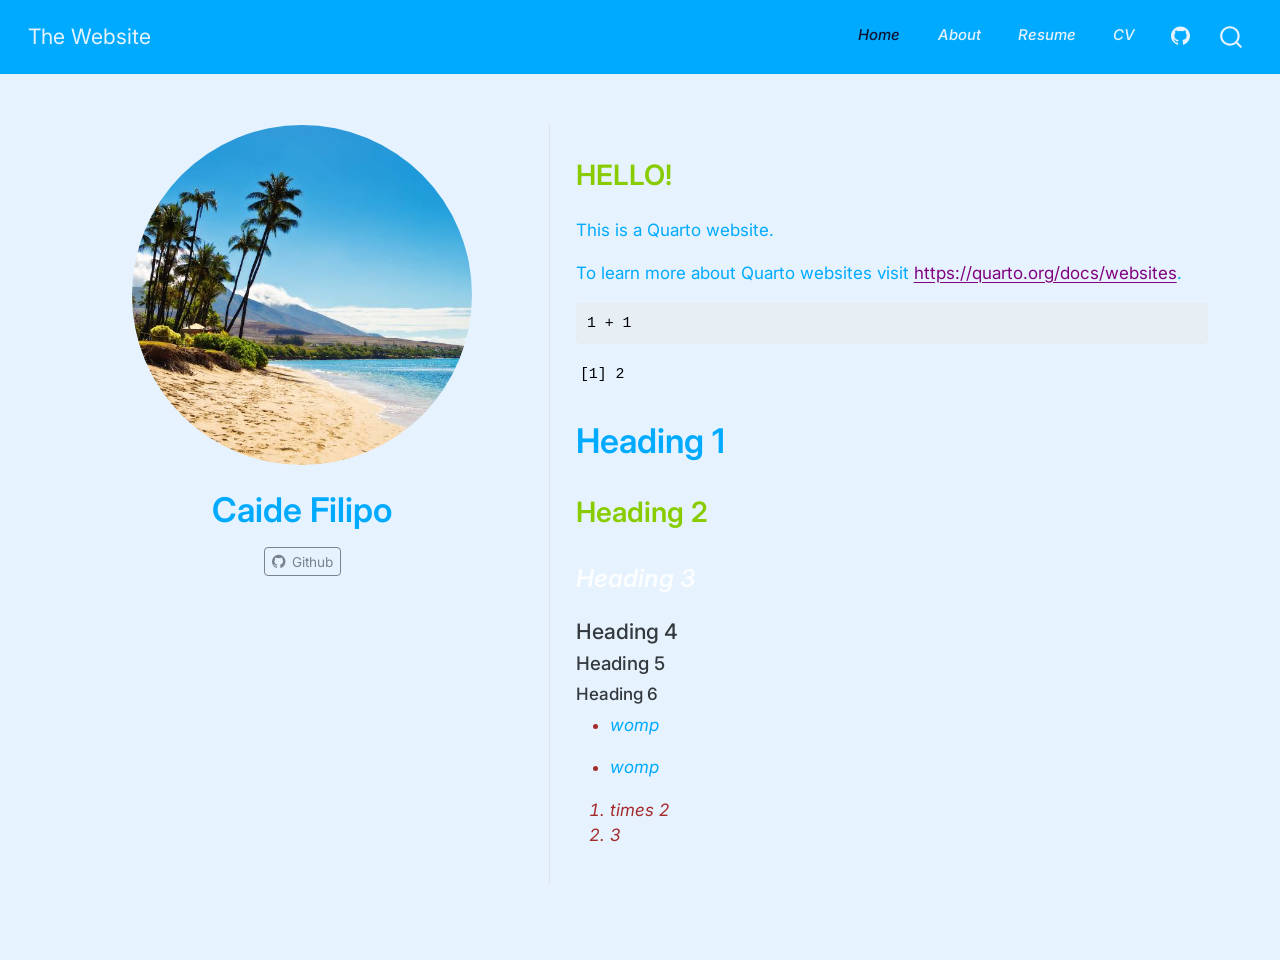
==== commit f08ddce4: "felloha" ====
--- a/docs/index.html
+++ b/docs/index.html
@@ -7,7 +7,7 @@
 <meta name="viewport" content="width=device-width, initial-scale=1.0, user-scalable=yes">
 
 
-<title>kalamaku4u.github.io – Caide Filipo</title>
+<title>Caide Filipo – The Website</title>
 <style>
 /* Default styles provided by pandoc.
 ** See https://pandoc.org/MANUAL.html#variables-for-html for config info.
@@ -73,14 +73,10 @@
 <script src="site_libs/quarto-html/popper.min.js"></script>
 <script src="site_libs/quarto-html/tippy.umd.min.js"></script>
 <link href="site_libs/quarto-html/tippy.css" rel="stylesheet">
-<link href="site_libs/quarto-html/quarto-syntax-highlighting-15634bcf2e68342d4ad2dfa704d543f6.css" rel="stylesheet" class="quarto-color-scheme" id="quarto-text-highlighting-styles">
-<link href="site_libs/quarto-html/quarto-syntax-highlighting-dark-0a6b7249c26820e032cb0bd839ff02b1.css" rel="stylesheet" class="quarto-color-scheme quarto-color-alternate" id="quarto-text-highlighting-styles">
-<link href="site_libs/quarto-html/quarto-syntax-highlighting-15634bcf2e68342d4ad2dfa704d543f6.css" rel="stylesheet" class="quarto-color-scheme-extra" id="quarto-text-highlighting-styles">
+<link href="site_libs/quarto-html/quarto-syntax-highlighting-15634bcf2e68342d4ad2dfa704d543f6.css" rel="stylesheet" id="quarto-text-highlighting-styles">
 <script src="site_libs/bootstrap/bootstrap.min.js"></script>
 <link href="site_libs/bootstrap/bootstrap-icons.css" rel="stylesheet">
-<link href="site_libs/bootstrap/bootstrap-1c2b39b91d62c1bd2d977d21438fc985.min.css" rel="stylesheet" append-hash="true" class="quarto-color-scheme" id="quarto-bootstrap" data-mode="light">
-<link href="site_libs/bootstrap/bootstrap-dark-4d72738a521f03bda770c6fbcc444206.min.css" rel="stylesheet" append-hash="true" class="quarto-color-scheme quarto-color-alternate" id="quarto-bootstrap" data-mode="dark">
-<link href="site_libs/bootstrap/bootstrap-1c2b39b91d62c1bd2d977d21438fc985.min.css" rel="stylesheet" append-hash="true" class="quarto-color-scheme-extra" id="quarto-bootstrap" data-mode="light">
+<link href="site_libs/bootstrap/bootstrap-27e7b819902e8d4721550d1fe9b98a5b.min.css" rel="stylesheet" append-hash="true" id="quarto-bootstrap" data-mode="light">
 <script id="quarto-search-options" type="application/json">{
   "location": "navbar",
   "copy-button": false,
@@ -113,169 +109,7 @@
 <link rel="stylesheet" href="styles.css">
 </head>
 
-<body class="nav-fixed fullcontent quarto-light"><script id="quarto-html-before-body" type="application/javascript">
-    const toggleBodyColorMode = (bsSheetEl) => {
-      const mode = bsSheetEl.getAttribute("data-mode");
-      const bodyEl = window.document.querySelector("body");
-      if (mode === "dark") {
-        bodyEl.classList.add("quarto-dark");
-        bodyEl.classList.remove("quarto-light");
-      } else {
-        bodyEl.classList.add("quarto-light");
-        bodyEl.classList.remove("quarto-dark");
-      }
-    }
-    const toggleBodyColorPrimary = () => {
-      const bsSheetEl = window.document.querySelector("link#quarto-bootstrap:not([rel=disabled-stylesheet])");
-      if (bsSheetEl) {
-        toggleBodyColorMode(bsSheetEl);
-      }
-    }
-    const setColorSchemeToggle = (alternate) => {
-      const toggles = window.document.querySelectorAll('.quarto-color-scheme-toggle');
-      for (let i=0; i < toggles.length; i++) {
-        const toggle = toggles[i];
-        if (toggle) {
-          if (alternate) {
-            toggle.classList.add("alternate");
-          } else {
-            toggle.classList.remove("alternate");
-          }
-        }
-      }
-    };
-    const toggleColorMode = (alternate) => {
-      // Switch the stylesheets
-      const primaryStylesheets = window.document.querySelectorAll('link.quarto-color-scheme:not(.quarto-color-alternate)');
-      const alternateStylesheets = window.document.querySelectorAll('link.quarto-color-scheme.quarto-color-alternate');
-      manageTransitions('#quarto-margin-sidebar .nav-link', false);
-      if (alternate) {
-        // note: dark is layered on light, we don't disable primary!
-        enableStylesheet(alternateStylesheets);
-        for (const sheetNode of alternateStylesheets) {
-          if (sheetNode.id === "quarto-bootstrap") {
-            toggleBodyColorMode(sheetNode);
-          }
-        }
-      } else {
-        disableStylesheet(alternateStylesheets);
-        enableStylesheet(primaryStylesheets)
-        toggleBodyColorPrimary();
-      }
-      manageTransitions('#quarto-margin-sidebar .nav-link', true);
-      // Switch the toggles
-      setColorSchemeToggle(alternate)
-      // Hack to workaround the fact that safari doesn't
-      // properly recolor the scrollbar when toggling (#1455)
-      if (navigator.userAgent.indexOf('Safari') > 0 && navigator.userAgent.indexOf('Chrome') == -1) {
-        manageTransitions("body", false);
-        window.scrollTo(0, 1);
-        setTimeout(() => {
-          window.scrollTo(0, 0);
-          manageTransitions("body", true);
-        }, 40);
-      }
-    }
-    const disableStylesheet = (stylesheets) => {
-      for (let i=0; i < stylesheets.length; i++) {
-        const stylesheet = stylesheets[i];
-        stylesheet.rel = 'disabled-stylesheet';
-      }
-    }
-    const enableStylesheet = (stylesheets) => {
-      for (let i=0; i < stylesheets.length; i++) {
-        const stylesheet = stylesheets[i];
-        if(stylesheet.rel !== 'stylesheet') { // for Chrome, which will still FOUC without this check
-          stylesheet.rel = 'stylesheet';
-        }
-      }
-    }
-    const manageTransitions = (selector, allowTransitions) => {
-      const els = window.document.querySelectorAll(selector);
-      for (let i=0; i < els.length; i++) {
-        const el = els[i];
-        if (allowTransitions) {
-          el.classList.remove('notransition');
-        } else {
-          el.classList.add('notransition');
-        }
-      }
-    }
-    const isFileUrl = () => {
-      return window.location.protocol === 'file:';
-    }
-    const hasAlternateSentinel = () => {
-      let styleSentinel = getColorSchemeSentinel();
-      if (styleSentinel !== null) {
-        return styleSentinel === "alternate";
-      } else {
-        return false;
-      }
-    }
-    const setStyleSentinel = (alternate) => {
-      const value = alternate ? "alternate" : "default";
-      if (!isFileUrl()) {
-        window.localStorage.setItem("quarto-color-scheme", value);
-      } else {
-        localAlternateSentinel = value;
-      }
-    }
-    const getColorSchemeSentinel = () => {
-      if (!isFileUrl()) {
-        const storageValue = window.localStorage.getItem("quarto-color-scheme");
-        return storageValue != null ? storageValue : localAlternateSentinel;
-      } else {
-        return localAlternateSentinel;
-      }
-    }
-    const toggleGiscusIfUsed = (isAlternate, darkModeDefault) => {
-      const baseTheme = document.querySelector('#giscus-base-theme')?.value ?? 'light';
-      const alternateTheme = document.querySelector('#giscus-alt-theme')?.value ?? 'dark';
-      let newTheme = '';
-      if(authorPrefersDark) {
-        newTheme = isAlternate ? baseTheme : alternateTheme;
-      } else {
-        newTheme = isAlternate ? alternateTheme : baseTheme;
-      }
-      const changeGiscusTheme = () => {
-        // From: https://github.com/giscus/giscus/issues/336
-        const sendMessage = (message) => {
-          const iframe = document.querySelector('iframe.giscus-frame');
-          if (!iframe) return;
-          iframe.contentWindow.postMessage({ giscus: message }, 'https://giscus.app');
-        }
-        sendMessage({
-          setConfig: {
-            theme: newTheme
-          }
-        });
-      }
-      const isGiscussLoaded = window.document.querySelector('iframe.giscus-frame') !== null;
-      if (isGiscussLoaded) {
-        changeGiscusTheme();
-      }
-    };
-    const authorPrefersDark = false;
-    const darkModeDefault = authorPrefersDark;
-      document.querySelector('link#quarto-text-highlighting-styles.quarto-color-scheme-extra').rel = 'disabled-stylesheet';
-      document.querySelector('link#quarto-bootstrap.quarto-color-scheme-extra').rel = 'disabled-stylesheet';
-    let localAlternateSentinel = darkModeDefault ? 'alternate' : 'default';
-    // Dark / light mode switch
-    window.quartoToggleColorScheme = () => {
-      // Read the current dark / light value
-      let toAlternate = !hasAlternateSentinel();
-      toggleColorMode(toAlternate);
-      setStyleSentinel(toAlternate);
-      toggleGiscusIfUsed(toAlternate, darkModeDefault);
-      window.dispatchEvent(new Event('resize'));
-    };
-    // Switch to dark mode if need be
-    if (hasAlternateSentinel()) {
-      toggleColorMode(true);
-    } else {
-      toggleColorMode(false);
-    }
-  </script>
+<body class="nav-fixed quarto-light">
 
 <div id="quarto-search-results"></div>
   <header id="quarto-header" class="headroom fixed-top">
@@ -283,7 +117,7 @@
       <div class="navbar-container container-fluid">
       <div class="navbar-brand-container mx-auto">
     <a class="navbar-brand" href="./index.html">
-    <span class="navbar-title">Caide Filipo</span>
+    <span class="navbar-title">The Website</span>
     </a>
   </div>
             <div id="quarto-search" class="" title="Search"></div>
@@ -291,7 +125,7 @@
   <span class="navbar-toggler-icon"></span>
 </button>
           <div class="collapse navbar-collapse" id="navbarCollapse">
-            <ul class="navbar-nav navbar-nav-scroll me-auto">
+            <ul class="navbar-nav navbar-nav-scroll ms-auto">
   <li class="nav-item">
     <a class="nav-link active" href="./index.html" aria-current="page"> 
 <span class="menu-text">Home</span></a>
@@ -300,29 +134,41 @@
     <a class="nav-link" href="./about.html"> 
 <span class="menu-text">About</span></a>
   </li>  
+  <li class="nav-item">
+    <a class="nav-link" href="./resume.html"> 
+<span class="menu-text">Resume</span></a>
+  </li>  
+  <li class="nav-item">
+    <a class="nav-link" href="./media/ResumePublic2.pdf" target="_blank"> 
+<span class="menu-text">CV</span></a>
+  </li>  
+  <li class="nav-item compact">
+    <a class="nav-link" href="https://github.com/kalamaku4u" target="_blank"> <i class="bi bi-github" role="img">
+</i> 
+<span class="menu-text"></span></a>
+  </li>  
 </ul>
           </div> <!-- /navcollapse -->
             <div class="quarto-navbar-tools">
-  <a href="" class="quarto-color-scheme-toggle quarto-navigation-tool  px-1" onclick="window.quartoToggleColorScheme(); return false;" title="Toggle dark mode"><i class="bi"></i></a>
 </div>
       </div> <!-- /container-fluid -->
     </nav>
 </header>
 <!-- content -->
-<div id="quarto-content" class="quarto-container page-columns page-rows-contents page-layout-article page-navbar">
+<div id="quarto-content" class="quarto-container page-columns page-rows-contents page-layout-full page-navbar">
 <!-- sidebar -->
 <!-- margin-sidebar -->
     
 <!-- main -->
-<div class="quarto-about-trestles">
+<div class="quarto-about-trestles column-page">
   <div class="about-entity">
     <img src="media/beach.jpeg" class="about-image
   round " style="height: 20em; width: 20em;">
 <header id="title-block-header" class="quarto-title-block default">
 <div class="quarto-title">
-<h1 class="title">kalamaku4u.github.io</h1>
+<h1 class="title">Caide Filipo</h1>
 </div>
-<div class="quarto-title-meta">
+<div class="quarto-title-meta column-page">
   </div>
 </header>
     <div class="about-links">
@@ -332,8 +178,7 @@
   </a>
 </div>
   </div>
-  <div class="about-contents"><main class="content" id="quarto-document-content">
-
+  <div class="about-contents"><main class="content column-page" id="quarto-document-content">
 <div id="hero-heading">
 <section id="hello" class="level2">
 <h2 data-anchor-id="hello">HELLO!</h2>
@@ -345,8 +190,34 @@
 <pre><code>[1] 2</code></pre>
 </div>
 </div>
-
-
+</section>
+<section id="heading-1" class="level1">
+<h1>Heading 1</h1>
+<section id="heading-2" class="level2">
+<h2 data-anchor-id="heading-2">Heading 2</h2>
+<section id="heading-3" class="level3">
+<h3 data-anchor-id="heading-3">Heading 3</h3>
+<section id="heading-4" class="level4">
+<h4 data-anchor-id="heading-4">Heading 4</h4>
+<section id="heading-5" class="level5">
+<h5 data-anchor-id="heading-5">Heading 5</h5>
+<section id="heading-6" class="level6">
+<h6 data-anchor-id="heading-6">Heading 6</h6>
+<ul>
+<li><p>womp</p></li>
+<li><p>womp</p></li>
+</ul>
+<ol type="1">
+<li>times 2</li>
+<li>3</li>
+</ol>
+
+
+</section>
+</section>
+</section>
+</section>
+</section>
 </section>
 </div>
 </main></div>
@@ -354,19 +225,6 @@
  <!-- /main -->
 <script id="quarto-html-after-body" type="application/javascript">
   window.document.addEventListener("DOMContentLoaded", function (event) {
-    // Ensure there is a toggle, if there isn't float one in the top right
-    if (window.document.querySelector('.quarto-color-scheme-toggle') === null) {
-      const a = window.document.createElement('a');
-      a.classList.add('top-right');
-      a.classList.add('quarto-color-scheme-toggle');
-      a.href = "";
-      a.onclick = function() { try { window.quartoToggleColorScheme(); } catch {} return false; };
-      const i = window.document.createElement("i");
-      i.classList.add('bi');
-      a.appendChild(i);
-      window.document.body.appendChild(a);
-    }
-    setColorSchemeToggle(hasAlternateSentinel())
     const isCodeAnnotation = (el) => {
       for (const clz of el.classList) {
         if (clz.startsWith('code-annotation-')) {                     
--- a/docs/styles.css
+++ b/docs/styles.css
@@ -0,0 +1,23 @@
+/* css styles */
+h1, p {
+  color:#00AAFF;
+}
+h2 {
+  color:#88CC00;
+}
+h3 {
+  color:#FFFFFF;
+  font-style: italic;
+}
+body {
+  background-color:#E6F3FF;
+}
+
+ol, ul {
+  color: brown;
+  font-style: italic;
+}
+
+a {
+  color: purple;
+}
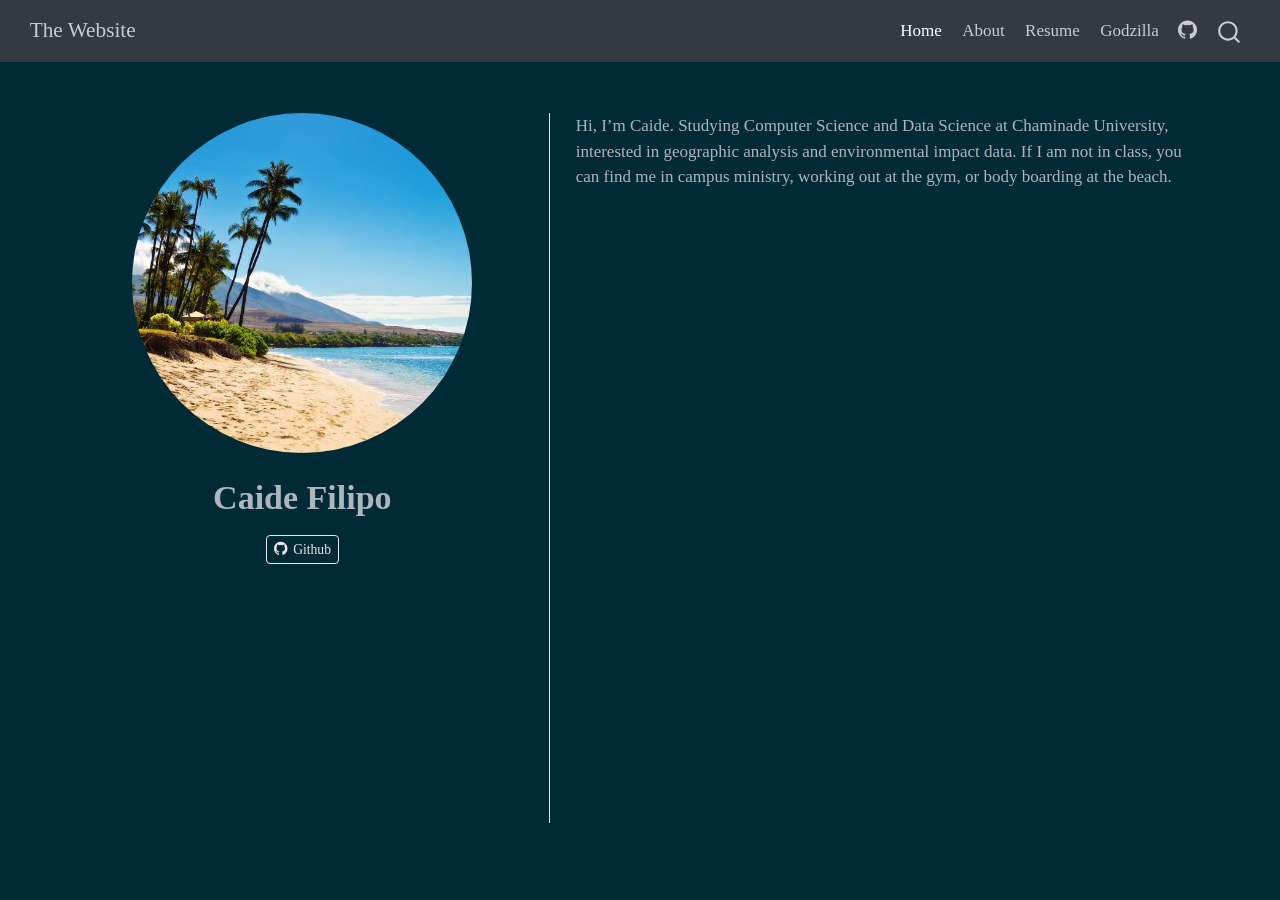
==== commit e94af78b: "pau 10/29" ====
--- a/docs/index.html
+++ b/docs/index.html
@@ -23,41 +23,6 @@
   margin: 0 0.8em 0.2em -1em; /* quarto-specific, see https://github.com/quarto-dev/quarto-cli/issues/4556 */ 
   vertical-align: middle;
 }
-/* CSS for syntax highlighting */
-html { -webkit-text-size-adjust: 100%; }
-pre > code.sourceCode { white-space: pre; position: relative; }
-pre > code.sourceCode > span { display: inline-block; line-height: 1.25; }
-pre > code.sourceCode > span:empty { height: 1.2em; }
-.sourceCode { overflow: visible; }
-code.sourceCode > span { color: inherit; text-decoration: inherit; }
-div.sourceCode { margin: 1em 0; }
-pre.sourceCode { margin: 0; }
-@media screen {
-div.sourceCode { overflow: auto; }
-}
-@media print {
-pre > code.sourceCode { white-space: pre-wrap; }
-pre > code.sourceCode > span { text-indent: -5em; padding-left: 5em; }
-}
-pre.numberSource code
-  { counter-reset: source-line 0; }
-pre.numberSource code > span
-  { position: relative; left: -4em; counter-increment: source-line; }
-pre.numberSource code > span > a:first-child::before
-  { content: counter(source-line);
-    position: relative; left: -1em; text-align: right; vertical-align: baseline;
-    border: none; display: inline-block;
-    -webkit-touch-callout: none; -webkit-user-select: none;
-    -khtml-user-select: none; -moz-user-select: none;
-    -ms-user-select: none; user-select: none;
-    padding: 0 4px; width: 4em;
-  }
-pre.numberSource { margin-left: 3em;  padding-left: 4px; }
-div.sourceCode
-  {   }
-@media screen {
-pre > code.sourceCode > span > a:first-child::before { text-decoration: underline; }
-}
 </style>
 
 
@@ -73,10 +38,10 @@
 <script src="site_libs/quarto-html/popper.min.js"></script>
 <script src="site_libs/quarto-html/tippy.umd.min.js"></script>
 <link href="site_libs/quarto-html/tippy.css" rel="stylesheet">
-<link href="site_libs/quarto-html/quarto-syntax-highlighting-15634bcf2e68342d4ad2dfa704d543f6.css" rel="stylesheet" id="quarto-text-highlighting-styles">
+<link href="site_libs/quarto-html/quarto-syntax-highlighting-dark-0a6b7249c26820e032cb0bd839ff02b1.css" rel="stylesheet" id="quarto-text-highlighting-styles">
 <script src="site_libs/bootstrap/bootstrap.min.js"></script>
 <link href="site_libs/bootstrap/bootstrap-icons.css" rel="stylesheet">
-<link href="site_libs/bootstrap/bootstrap-27e7b819902e8d4721550d1fe9b98a5b.min.css" rel="stylesheet" append-hash="true" id="quarto-bootstrap" data-mode="light">
+<link href="site_libs/bootstrap/bootstrap-022d30eb0de822cc867200da4bd9be8d.min.css" rel="stylesheet" append-hash="true" id="quarto-bootstrap" data-mode="dark">
 <script id="quarto-search-options" type="application/json">{
   "location": "navbar",
   "copy-button": false,
@@ -139,8 +104,8 @@
 <span class="menu-text">Resume</span></a>
   </li>  
   <li class="nav-item">
-    <a class="nav-link" href="./media/ResumePublic2.pdf" target="_blank"> 
-<span class="menu-text">CV</span></a>
+    <a class="nav-link" href="./godzilla.html"> 
+<span class="menu-text">Godzilla</span></a>
   </li>  
   <li class="nav-item compact">
     <a class="nav-link" href="https://github.com/kalamaku4u" target="_blank"> <i class="bi bi-github" role="img">
@@ -179,47 +144,9 @@
 </div>
   </div>
   <div class="about-contents"><main class="content column-page" id="quarto-document-content">
-<div id="hero-heading">
-<section id="hello" class="level2">
-<h2 data-anchor-id="hello">HELLO!</h2>
-<p>This is a Quarto website.</p>
-<p>To learn more about Quarto websites visit <a href="https://quarto.org/docs/websites" class="uri">https://quarto.org/docs/websites</a>.</p>
-<div class="cell">
-<div class="code-copy-outer-scaffold"><div class="sourceCode cell-code" id="cb1"><pre class="sourceCode r code-with-copy"><code class="sourceCode r"><span id="cb1-1"><a href="#cb1-1" aria-hidden="true" tabindex="-1"></a><span class="dv">1</span> <span class="sc">+</span> <span class="dv">1</span></span></code></pre></div><button title="Copy to Clipboard" class="code-copy-button"><i class="bi"></i></button></div>
-<div class="cell-output cell-output-stdout">
-<pre><code>[1] 2</code></pre>
-</div>
-</div>
-</section>
-<section id="heading-1" class="level1">
-<h1>Heading 1</h1>
-<section id="heading-2" class="level2">
-<h2 data-anchor-id="heading-2">Heading 2</h2>
-<section id="heading-3" class="level3">
-<h3 data-anchor-id="heading-3">Heading 3</h3>
-<section id="heading-4" class="level4">
-<h4 data-anchor-id="heading-4">Heading 4</h4>
-<section id="heading-5" class="level5">
-<h5 data-anchor-id="heading-5">Heading 5</h5>
-<section id="heading-6" class="level6">
-<h6 data-anchor-id="heading-6">Heading 6</h6>
-<ul>
-<li><p>womp</p></li>
-<li><p>womp</p></li>
-</ul>
-<ol type="1">
-<li>times 2</li>
-<li>3</li>
-</ol>
-
-
-</section>
-</section>
-</section>
-</section>
-</section>
-</section>
-</div>
+<p>Hi, I’m Caide. Studying Computer Science and Data Science at Chaminade University, interested in geographic analysis and environmental impact data. If I am not in class, you can find me in campus ministry, working out at the gym, or body boarding at the beach.</p>
+
+
 </main></div>
 </div>
  <!-- /main -->
--- a/docs/site_libs/quarto-html/quarto-syntax-highlighting-dark-0a6b7249c26820e032cb0bd839ff02b1.css
+++ b/docs/site_libs/quarto-html/quarto-syntax-highlighting-dark-0a6b7249c26820e032cb0bd839ff02b1.css
@@ -0,0 +1,219 @@
+/* quarto syntax highlight colors */
+:root {
+  --quarto-hl-al-color: #f07178;
+  --quarto-hl-an-color: #d4d0ab;
+  --quarto-hl-at-color: #00e0e0;
+  --quarto-hl-bn-color: #d4d0ab;
+  --quarto-hl-bu-color: #abe338;
+  --quarto-hl-ch-color: #abe338;
+  --quarto-hl-co-color: #f8f8f2;
+  --quarto-hl-cv-color: #ffd700;
+  --quarto-hl-cn-color: #ffd700;
+  --quarto-hl-cf-color: #ffa07a;
+  --quarto-hl-dt-color: #ffa07a;
+  --quarto-hl-dv-color: #d4d0ab;
+  --quarto-hl-do-color: #f8f8f2;
+  --quarto-hl-er-color: #f07178;
+  --quarto-hl-ex-color: #00e0e0;
+  --quarto-hl-fl-color: #d4d0ab;
+  --quarto-hl-fu-color: #ffa07a;
+  --quarto-hl-im-color: #abe338;
+  --quarto-hl-in-color: #d4d0ab;
+  --quarto-hl-kw-color: #ffa07a;
+  --quarto-hl-op-color: #ffa07a;
+  --quarto-hl-ot-color: #00e0e0;
+  --quarto-hl-pp-color: #dcc6e0;
+  --quarto-hl-re-color: #00e0e0;
+  --quarto-hl-sc-color: #abe338;
+  --quarto-hl-ss-color: #abe338;
+  --quarto-hl-st-color: #abe338;
+  --quarto-hl-va-color: #00e0e0;
+  --quarto-hl-vs-color: #abe338;
+  --quarto-hl-wa-color: #dcc6e0;
+}
+
+/* other quarto variables */
+:root {
+  --quarto-font-monospace: SFMono-Regular, Menlo, Monaco, Consolas, "Liberation Mono", "Courier New", monospace;
+}
+
+/* syntax highlight based on Pandoc's rules */
+pre > code.sourceCode > span {
+  color: #f8f8f2;
+}
+
+code.sourceCode > span {
+  color: #f8f8f2;
+}
+
+div.sourceCode,
+div.sourceCode pre.sourceCode {
+  color: #f8f8f2;
+}
+
+/* Normal */
+code span {
+  color: #f8f8f2;
+}
+
+/* Alert */
+code span.al {
+  color: #f07178;
+}
+
+/* Annotation */
+code span.an {
+  color: #d4d0ab;
+}
+
+/* Attribute */
+code span.at {
+  color: #00e0e0;
+}
+
+/* BaseN */
+code span.bn {
+  color: #d4d0ab;
+}
+
+/* BuiltIn */
+code span.bu {
+  color: #abe338;
+}
+
+/* ControlFlow */
+code span.cf {
+  font-weight: bold;
+  color: #ffa07a;
+}
+
+/* Char */
+code span.ch {
+  color: #abe338;
+}
+
+/* Constant */
+code span.cn {
+  color: #ffd700;
+}
+
+/* Comment */
+code span.co {
+  font-style: italic;
+  color: #f8f8f2;
+}
+
+/* CommentVar */
+code span.cv {
+  color: #ffd700;
+}
+
+/* Documentation */
+code span.do {
+  color: #f8f8f2;
+}
+
+/* DataType */
+code span.dt {
+  color: #ffa07a;
+}
+
+/* DecVal */
+code span.dv {
+  color: #d4d0ab;
+}
+
+/* Error */
+code span.er {
+  color: #f07178;
+  text-decoration: underline;
+}
+
+/* Extension */
+code span.ex {
+  font-weight: bold;
+  color: #00e0e0;
+}
+
+/* Float */
+code span.fl {
+  color: #d4d0ab;
+}
+
+/* Function */
+code span.fu {
+  color: #ffa07a;
+}
+
+/* Import */
+code span.im {
+  color: #abe338;
+}
+
+/* Information */
+code span.in {
+  color: #d4d0ab;
+}
+
+/* Keyword */
+code span.kw {
+  font-weight: bold;
+  color: #ffa07a;
+}
+
+/* Operator */
+code span.op {
+  color: #ffa07a;
+}
+
+/* Other */
+code span.ot {
+  color: #00e0e0;
+}
+
+/* Preprocessor */
+code span.pp {
+  color: #dcc6e0;
+}
+
+/* RegionMarker */
+code span.re {
+  background-color: #f8f8f2;
+  color: #00e0e0;
+}
+
+/* SpecialChar */
+code span.sc {
+  color: #abe338;
+}
+
+/* SpecialString */
+code span.ss {
+  color: #abe338;
+}
+
+/* String */
+code span.st {
+  color: #abe338;
+}
+
+/* Variable */
+code span.va {
+  color: #00e0e0;
+}
+
+/* VerbatimString */
+code span.vs {
+  color: #abe338;
+}
+
+/* Warning */
+code span.wa {
+  color: #dcc6e0;
+}
+
+.prevent-inlining {
+  content: "</";
+}
+
+/*# sourceMappingURL=175367c052bafc98bd680af3479823f0.css.map */
--- a/docs/styles.css
+++ b/docs/styles.css
@@ -1,23 +1,13 @@
-/* css styles */
-h1, p {
-  color:#00AAFF;
-}
-h2 {
-  color:#88CC00;
-}
-h3 {
-  color:#FFFFFF;
-  font-style: italic;
-}
-body {
-  background-color:#E6F3FF;
-}
+/* css styles
+h1, p {color:#675647;}
+h2 {color:#E3BD90;}
+h3 {color:#FFFFFF; font-style: italic;}
+body {background-color:#C0BDBC;}
+ol, ul {color: brown; font-style: italic;}
+a {color:#3B3B3B;}
+*/
 
-ol, ul {
-  color: brown;
-  font-style: italic;
-}
-
-a {
-  color: purple;
-}+/* Font Import */
+<link rel="preconnect" href="https://fonts.googleapis.com">
+<link rel="preconnect" href="https://fonts.gstatic.com" crossorigin>
+<link href="https://fonts.googleapis.com/css2?family=Istok+Web:ital,wght@0,400;0,700;1,400;1,700&display=swap" rel="stylesheet">    
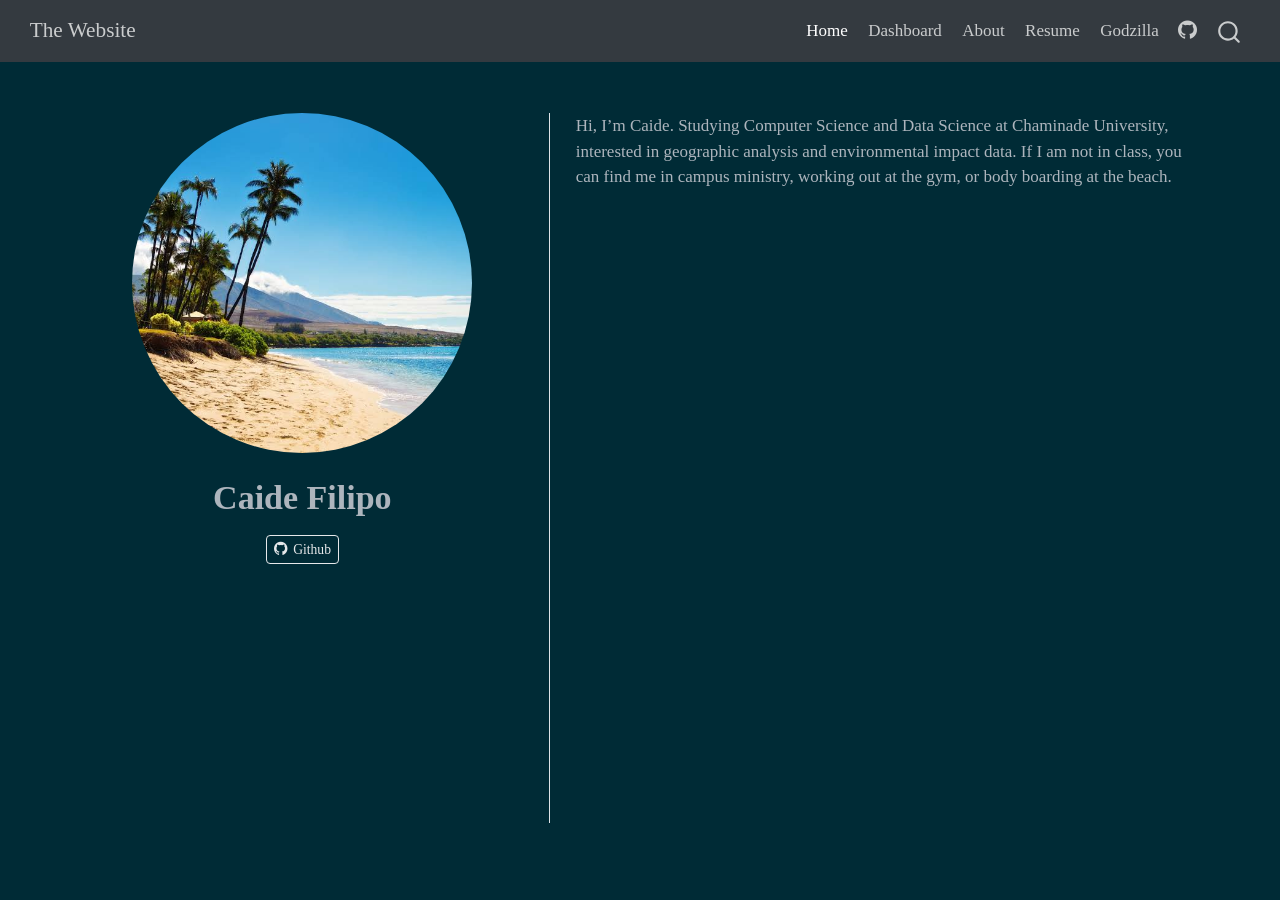
==== commit a09e3807: "work in progress" ====
--- a/docs/index.html
+++ b/docs/index.html
@@ -94,6 +94,10 @@
   <li class="nav-item">
     <a class="nav-link active" href="./index.html" aria-current="page"> 
 <span class="menu-text">Home</span></a>
+  </li>  
+  <li class="nav-item">
+    <a class="nav-link" href="https://github.com/kalamaku4u/dashboards"> 
+<span class="menu-text">Dashboard</span></a>
   </li>  
   <li class="nav-item">
     <a class="nav-link" href="./about.html"> 
